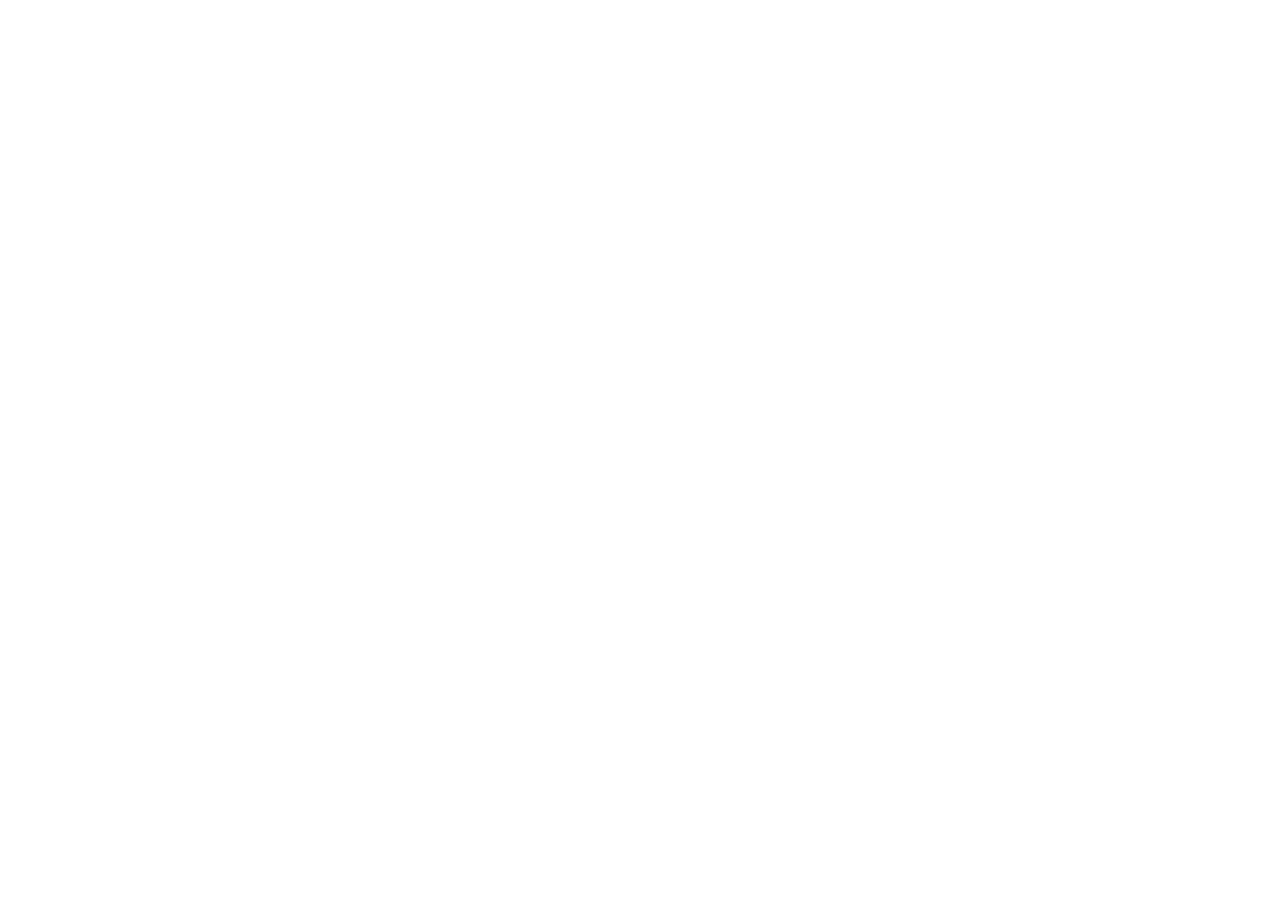
==== index.html @ 078cc691 "header" ====
<!DOCTYPE html>
<html lang="en">
<head>
    <meta charset="UTF-8">
    <meta name="viewport" content="width=device-width, initial-scale=1.0">
    <title>Document</title>
    <link rel="stylesheet" href="./style.css">
</head>
<body>

    <header>
        <nav><img src="./images/logo 1.png" alt=""></nav>
        <nav></nav>
        <nav></nav>

    </header>
    
</body>
</html>
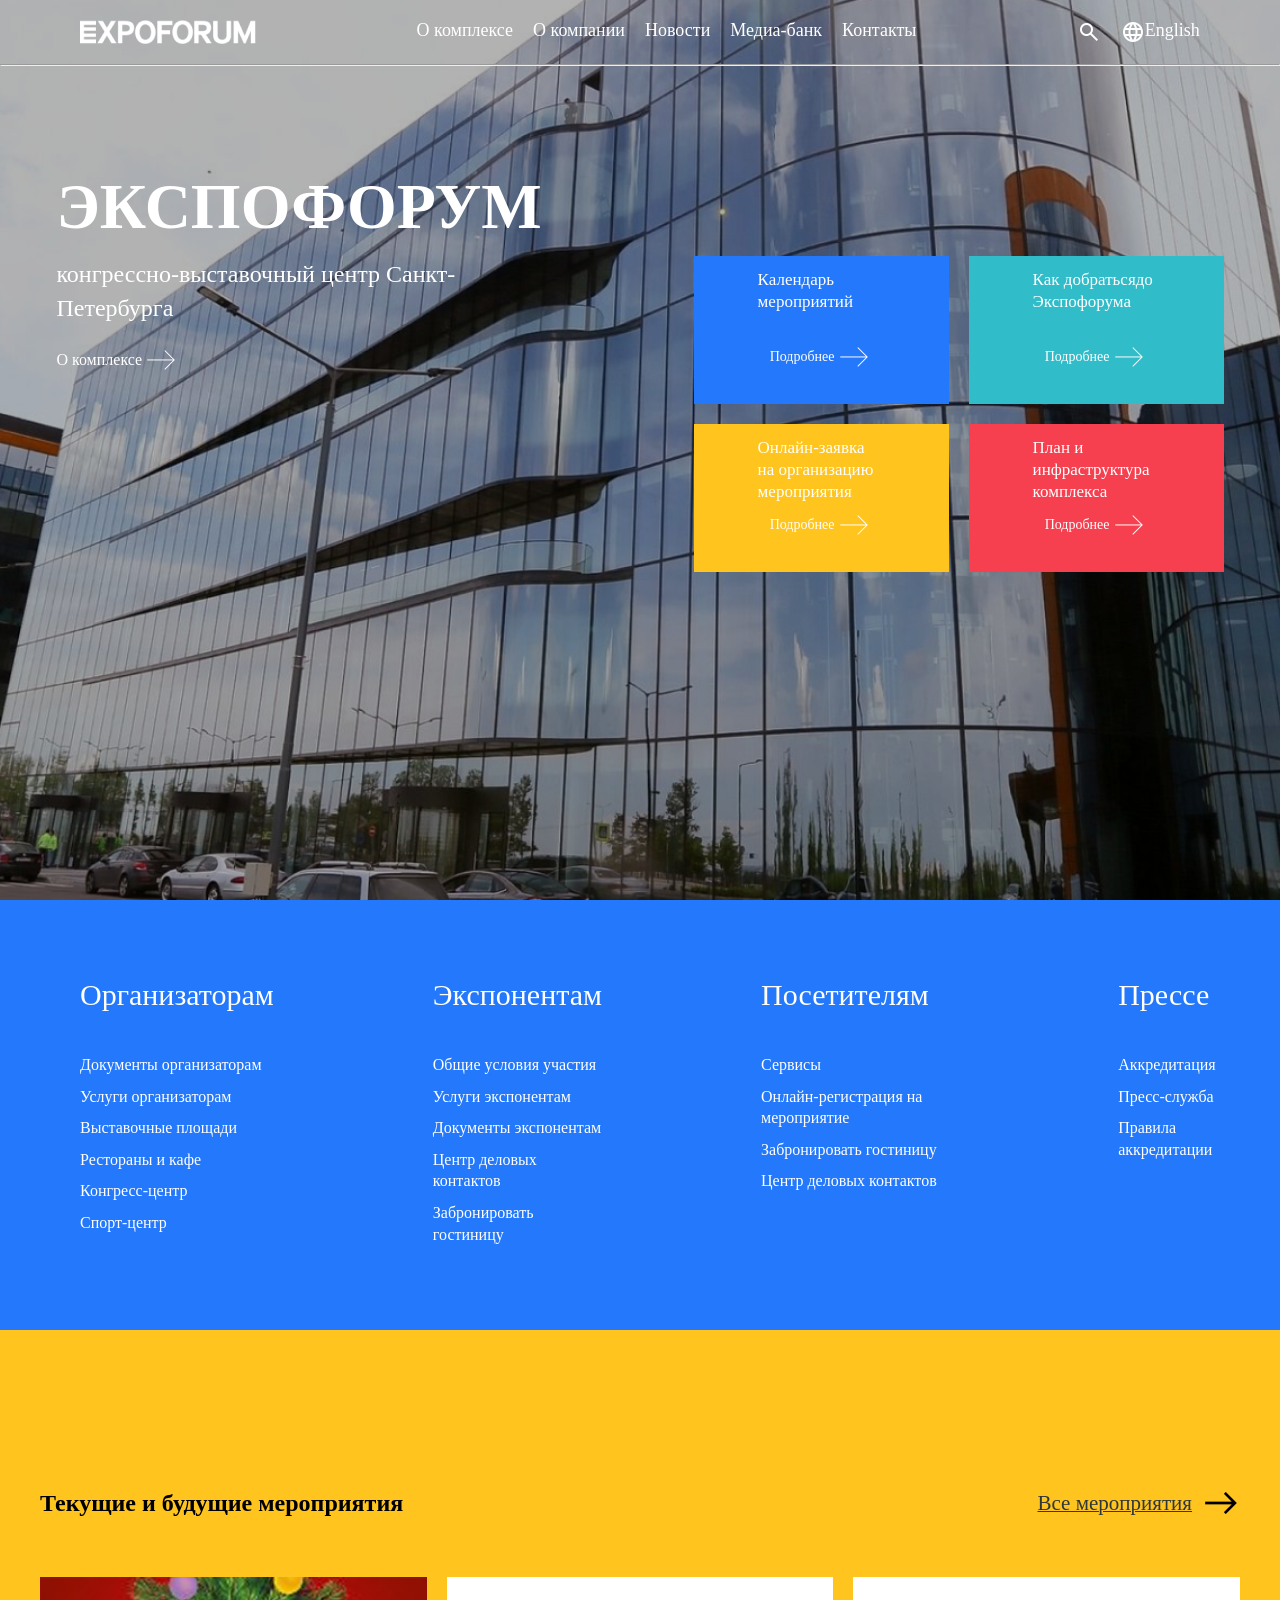
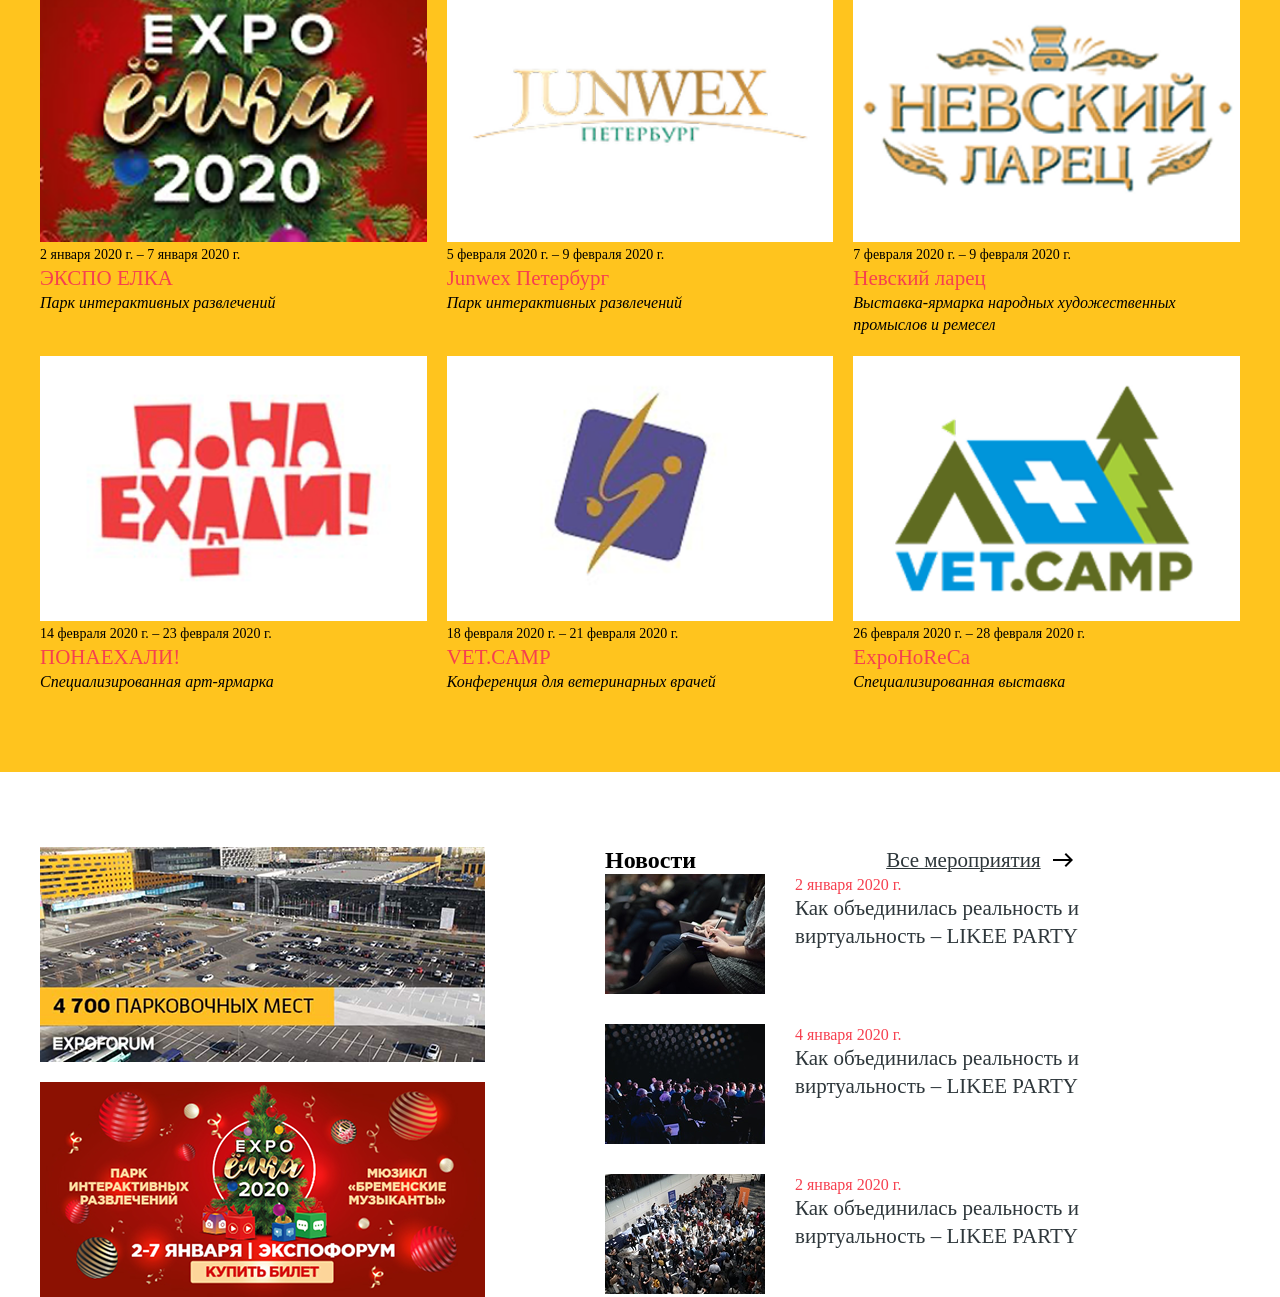
==== commit d979b96b: "done" ====
--- a/index.html
+++ b/index.html
@@ -5,15 +5,268 @@
     <meta name="viewport" content="width=device-width, initial-scale=1.0">
     <title>Document</title>
     <link rel="stylesheet" href="./style.css">
+
+
+   <link rel="stylesheet" href="https://fonts.googleapis.com/css2?family=Material+Symbols+Outlined:opsz,wght,FILL,GRAD@20..48,100..700,0..1,-50..200&" />
 </head>
 <body>
+<section class="top">
 
     <header>
         <nav><img src="./images/logo 1.png" alt=""></nav>
-        <nav></nav>
-        <nav></nav>
+        <nav>
+            <a href="">О комплексе</a>
+            <a href="">О компании</a>
+            <a href="">Новости</a>
+            <a href="">Медиа-банк</a>
+            <a href="">Контакты</a>
+        </nav>
+        <nav class="header-icons">
+            <span class="material-symbols-outlined search">search</span>
+             <div  class=""></div>
+
+            <div class="language">
+                  <span class="material-symbols-outlined">language</span>
+                  <a href="">English</a>
+            </div>
+
+
+
+        </nav>
+
+
+        
 
     </header>
+
+    <hr>
+
+
+    
+
+        
+
+            <div class="container">
+
+                <div class="main">
+
+            
+
+            <div class="left-side">
+                <div class="left">
+                <h1>ЭКСПОФОРУМ</h1>
+                <p>конгрессно-выставочный центр Санкт-Петербурга</p>
+                <div class="right-arrow">
+                    <a href="">О комплексе</a>
+                    <span class="material-symbols-outlined">east</span>
+                </div>
+
+            </div>
+            
+            </div>
+
+            <div class="right-side">
+                <div class="right">
+                <div class="right-item">
+                    <h2>Календарь мероприятий</h2>
+                <div class="right-arrow"><a href="">Подробнее</a>
+                    <span class="material-symbols-outlined">east</span>
+                </div>
+            </div>
+                <div class="right-item">
+                    <h2>Как добратьсядо Экспофорума</h2>
+                <div class="right-arrow"><a href="">Подробнее</a>
+                    <span class="material-symbols-outlined">east</span>
+                </div>
+            </div>
+                <div class="right-item">
+                    <h2>Онлайн-заявка на организацию мероприятия</h2>
+                <div class="right-arrow"><a href="">Подробнее</a>
+                    <span class="material-symbols-outlined">east</span>
+                </div>
+            </div>
+                <div class="right-item">
+                    <h2>План и инфраструктура комплекса</h2>
+                <div class="right-arrow"><a href="">Подробнее</a>
+                    <span class="material-symbols-outlined">east</span>
+                </div>
+            </div>
+                
+            </div>
+
+            </div>
+
+        </div>
+    </div>
+    
+
+</section>
+
+<section class="info-blue">
+    <div class="container">
+        <div class="information">
+            <ul>
+                <h2>Организаторам</h2>
+                <a href="">Документы организаторам</a>
+                <a href="">Услуги организаторам</a>
+                <a href="">Выставочные площади</a>
+                <a href="">Рестораны и кафе</a>
+                <a href="">Конгресс-центр</a>
+                <a href="">Спорт-центр</a>
+            </ul>
+            <ul>
+                <h2>Экспонентам </h2>
+                <a href="">Общие условия участия</a>
+                <a href="">Услуги экспонентам</a>
+                <a href="">Документы экспонентам</a>
+                <a href="">Центр деловых контактов</a>
+                <a href="">Забронировать гостиницу</a>
+                
+            </ul>
+            <ul>
+                <h2>Посетителям</h2>
+                <a href="">Сервисы</a>
+                <a href="">Онлайн-регистрация на мероприятие </a>
+                <a href="">Забронировать гостиницу</a>
+                <a href="">Центр деловых контактов</a>
+                
+            </ul>
+            <ul>
+                <h2>Прессе</h2>
+                <a href="">Аккредитация</a>
+                <a href="">Пресс-служба</a>
+                <a href="">Правила аккредитации</a>
+                
+            </ul>
+        </div>
+    </div>
+</section>
+
+
+<section class="products">
+    <div class="container">
+        <div class="head-product">
+            <h2>Текущие и будущие мероприятия</h2>
+            
+            <div class="product-arrow">
+                <a href="">Все мероприятия</a>
+            <span class="material-symbols-outlined">east</span>
+            </div>
+
+            </div>
+
+            <div class="product-elem">
+
+                <div class="product-item">
+                    <img src="./images/1.png" alt="">
+                    <p>2 января 2020 г. – 7 января 2020 г.</p>
+                    <h3>ЭКСПО ЕЛКА</h3>
+                    <address>Парк интерактивных развлечений</address>
+
+
+                </div>
+                <div class="product-item">
+                    <img src="./images/2.png" alt="">
+                    <p>5 февраля 2020 г. – 9 февраля 2020 г.</p>
+                    <h3>Junwex Петербург</h3>
+                    <address>Парк интерактивных развлечений</address>
+
+
+                </div>
+                <div class="product-item">
+                    <img src="./images/3.png" alt="">
+                    <p>7 февраля 2020 г. – 9 февраля 2020 г.</p>
+                    <h3>Невский ларец</h3>
+                    <address>Выставка-ярмарка народных художественных промыслов и ремесел</address>
+
+
+                </div>
+                <div class="product-item">
+                    <img src="./images/4.png" alt="">
+                    <p>14 февраля 2020 г. – 23 февраля 2020 г.</p>
+                    <h3>ПОНАЕХАЛИ!</h3>
+                    <address>Специализированная арт-ярмарка</address>
+
+
+                </div>
+                <div class="product-item">
+                    <img src="./images/5.png" alt="">
+                    <p>18 февраля 2020 г. – 21 февраля 2020 г.</p>
+                    <h3>VET.CAMP</h3>
+                    <address>Конференция для ветеринарных врачей</address>
+
+
+                </div>
+                <div class="product-item">
+                    <img src="./images/6.png" alt="">
+                    <p>26 февраля 2020 г. – 28 февраля 2020 г.</p>
+                    <h3>ExpoHoReCa</h3>
+                    <address>Специализированная выставка</address>
+
+
+                </div>
+            </div>
+
+
+
+        
+    </div>
+</section>
+
+
+<section class="news">
+    <div class="container">
+
+        <div class="news-sides">
+            <div class="news-left">
+                <div class="news-left-top"></div>
+                <div class="news-left-bottom"></div>
+            </div>
+            <div class="news-right">
+                <div class="news-right-span">
+                    <h2>Новости</h2>
+                    <div class="news-right-arrow">
+                        <a href="Все мероприятия">Все мероприятия</a>
+                        <span class="material-symbols-outlined">east</span>
+                        </div>
+
+                </div>
+
+
+
+                <div class="news-right-elem">
+                    <div class="news-right-item">
+                        <img src="./Архив/right-1.png" alt="">
+                        <div class="news-rightitem-info">
+                            <h5>2 января 2020 г.</h5>
+                            <p>Как объединилась реальность и виртуальность – LIKEE PARTY</p>
+                        </div>
+                    </div>
+                    <div class="news-right-item">
+                        <img src="./Архив/right-2.png" alt="">
+                        <div class="news-rightitem-info">
+                            <h5>4 января 2020 г.</h5>
+                            <p>Как объединилась реальность и виртуальность – LIKEE PARTY</p>
+                        </div>
+                    </div>
+                    <div class="news-right-item">
+                        <img src="./Архив/right-3.png" alt="">
+                        <div class="news-rightitem-info">
+                            <h5>2 января 2020 г.</h5>
+                            <p>Как объединилась реальность и виртуальность – LIKEE PARTY</p>
+                        </div>
+                    </div>
+                </div>
+            </div>
+        </div>
+
+
+    </div>
+</section>
+    
+
+
+  
     
 </body>
 </html>
--- a/style.css
+++ b/style.css
@@ -0,0 +1,354 @@
+* {
+  margin: 0px;
+  box-sizing: border-box;
+}
+.container {
+  width: 1200px;
+  margin: 0 auto;
+  /* display: flex;
+    justify-content: center;
+    align-items: center; */
+}
+img {
+  width: 100%;
+}
+.top {
+  background: url(images/bgc.png) no-repeat center center / cover;
+  height: 100vh;
+}
+header {
+  display: flex;
+  justify-content: space-around;
+  padding: 20px 0px;
+}
+header .language {
+  display: flex;
+}
+header .header-icons {
+  display: flex;
+  gap: 10px;
+}
+header nav {
+  display: flex;
+  gap: 20px;
+}
+header a {
+  text-decoration: none;
+  color: #fff;
+  font-size: 18px;
+  font-weight: 500px;
+}
+header span {
+  color: #fff;
+}
+header .search {
+  transition-duration: 2s;
+}
+a:hover {
+  color: #000;
+  transform: scale(1.1);
+}
+.search:hover {
+  transform: rotate(90deg);
+  color: #000;
+}
+.main {
+  display: flex;
+  justify-content: center;
+  align-items: center;
+  gap: 152px;
+  margin-top: 90px;
+}
+.main .right {
+  display: grid;
+  grid-template-columns: repeat(2, 1fr);
+  gap: 20px;
+  justify-items: end;
+}
+.main .main-top {
+  display: flex;
+  justify-content: center;
+  align-items: center;
+}
+.main .right-item {
+  display: flex;
+  justify-content: center;
+  flex-direction: column;
+  align-items: center;
+  overflow: hidden;
+  width: 255px;
+  height: 148px;
+}
+.main h2 {
+  font-family: Plumb;
+  font-weight: 500;
+  font-size: 17px;
+  line-height: 130%;
+  letter-spacing: -1%;
+  color: #fff;
+  width: 127px;
+  height: 54px;
+  opacity: 1;
+}
+.right-item:nth-child(1) {
+  background-color: #2378FC;
+}
+.right-item:nth-child(2) {
+  background-color: #30BCC9;
+}
+.right-item:nth-child(3) {
+  background-color: #FFC41E;
+}
+.right-item:nth-child(4) {
+  background-color: #F6404F;
+}
+.right-arrow {
+  display: flex;
+  justify-content: flex-start;
+  justify-items: flex-start;
+  align-items: center;
+  padding: 15px 0px;
+}
+.right-arrow a {
+  font-family: Circe;
+  font-weight: 400;
+  font-size: 14px;
+  line-height: 135%;
+  letter-spacing: 0%;
+  color: #fff;
+  text-decoration: none;
+}
+.right-arrow span {
+  color: #fff;
+  font-size: 38px;
+  font-weight: 500;
+  font-weight: lighter;
+}
+.left h1 {
+  font-family: Plumb;
+  font-weight: 700;
+  font-size: 64px;
+  line-height: 160%;
+  letter-spacing: 0%;
+  text-transform: uppercase;
+  color: #fff;
+}
+.left p {
+  font-family: Circe;
+  font-weight: 400;
+  font-size: 24px;
+  line-height: 140%;
+  letter-spacing: 0%;
+  color: #fff;
+  width: 400px;
+}
+.left a {
+  font-family: Circe;
+  font-weight: 400;
+  font-size: 16px;
+  line-height: 135%;
+  letter-spacing: 0%;
+  color: #fff;
+}
+.left .left-arrow {
+  display: flex;
+  justify-content: flex-start;
+  align-items: center;
+  gap: 10px;
+  padding: 15px 0px;
+}
+.left-side {
+  display: flex;
+  align-self: flex-start;
+}
+.right-side {
+  display: flex;
+  margin-top: 100px;
+}
+.info-blue {
+  background-color: #2378FC;
+  display: flex;
+}
+.info-blue .information {
+  display: flex;
+  flex-direction: row;
+  justify-content: center;
+  gap: 119px;
+  margin-block: 75px;
+}
+.info-blue .information h2 {
+  padding-bottom: 30px;
+  font-family: Plumb;
+  font-weight: 500;
+  font-size: 30px;
+  leading-trim: NONE;
+  line-height: 130%;
+  letter-spacing: -1%;
+  color: #fff;
+}
+.info-blue .information a {
+  display: block;
+  font-family: Circe;
+  font-weight: 400;
+  font-size: 16px;
+  leading-trim: NONE;
+  line-height: 135%;
+  letter-spacing: 0%;
+  color: #fff;
+  text-decoration: none;
+  margin-block: 10px;
+}
+.info-blue a:hover {
+  color: gold;
+  text-decoration: underline;
+  transform: scale(1.05);
+}
+.product-arrow {
+  display: flex;
+  justify-content: center;
+  align-items: center;
+  gap: 10px;
+}
+.product-arrow a {
+  font-family: Plumb;
+  font-weight: 500;
+  font-size: 21px;
+  leading-trim: NONE;
+  line-height: 130%;
+  letter-spacing: -1%;
+  text-align: right;
+  text-decoration: underline;
+  text-decoration-style: solid;
+  text-decoration-offset: 0%;
+  text-decoration-thickness: 0%;
+  color: #2E373B;
+}
+.product-arrow span {
+  color: #010000;
+  font-size: 38px;
+  font-weight: 500;
+  font-weight: normal;
+}
+.products {
+  background-color: #FFC41E;
+  padding-block: 79px;
+}
+.head-product {
+  display: flex;
+  justify-content: space-between;
+  align-items: center;
+  gap: 10px;
+  padding: 75px 0px 55px 0px;
+}
+.product-elem {
+  display: grid;
+  grid-template-columns: repeat(3, 1fr);
+  gap: 20px;
+}
+.product-elem h3 {
+  font-family: Plumb;
+  font-weight: 500;
+  font-size: 21px;
+  leading-trim: NONE;
+  line-height: 130%;
+  letter-spacing: -1%;
+  color: #F6404F;
+}
+.product-elem p {
+  font-family: Circe;
+  font-weight: 400;
+  font-size: 14px;
+  leading-trim: NONE;
+  line-height: 135%;
+  letter-spacing: 0%;
+}
+.product-elem address {
+  font-family: Circe;
+  font-weight: 400;
+  font-size: 16px;
+  leading-trim: NONE;
+  line-height: 135%;
+  letter-spacing: 0%;
+}
+.news-left-top {
+  width: 445px;
+  height: 215px;
+  background: url(images/ad-1.png) no-repeat center center / cover;
+}
+.news-left-bottom {
+  width: 445px;
+  height: 215px;
+  background: url(images/ad-2.png) no-repeat center center / cover;
+}
+.news-sides {
+  display: flex;
+  flex-direction: row;
+  gap: 120px;
+}
+.news-sides .news-left {
+  display: flex;
+  flex-direction: column;
+  gap: 20px;
+}
+.news-right-arrow {
+  display: flex;
+  justify-content: flex-start;
+  justify-items: flex-start;
+  align-items: center;
+  gap: 10px;
+}
+.news-right-span {
+  display: flex;
+  justify-content: space-between;
+  align-items: center;
+  gap: 190px;
+}
+.news-right-span a {
+  font-family: Plumb;
+  font-weight: 500;
+  font-size: 21px;
+  leading-trim: NONE;
+  line-height: 130%;
+  letter-spacing: -1%;
+  text-align: right;
+  text-decoration: underline;
+  text-decoration-style: solid;
+  text-decoration-offset: 0%;
+  text-decoration-thickness: 0%;
+  color: #2E373B;
+}
+.news-right-elem {
+  display: flex;
+  flex-direction: column;
+  gap: 30px;
+  width: 160px;
+  height: 120px;
+}
+.news-right-item {
+  display: flex;
+  flex-direction: row;
+  gap: 30px;
+  justify-content: space-between;
+}
+.news-right-item h5 {
+  font-family: Circe;
+  font-weight: 400;
+  font-size: 16px;
+  leading-trim: NONE;
+  line-height: 135%;
+  letter-spacing: 0%;
+  color: #F6404F;
+}
+.news-right-item p {
+  width: 340px;
+  font-family: Plumb;
+  font-weight: 500;
+  font-size: 21px;
+  leading-trim: NONE;
+  line-height: 130%;
+  letter-spacing: -1%;
+  color: #2E373B;
+}
+.news {
+  margin-top: 75px;
+}
